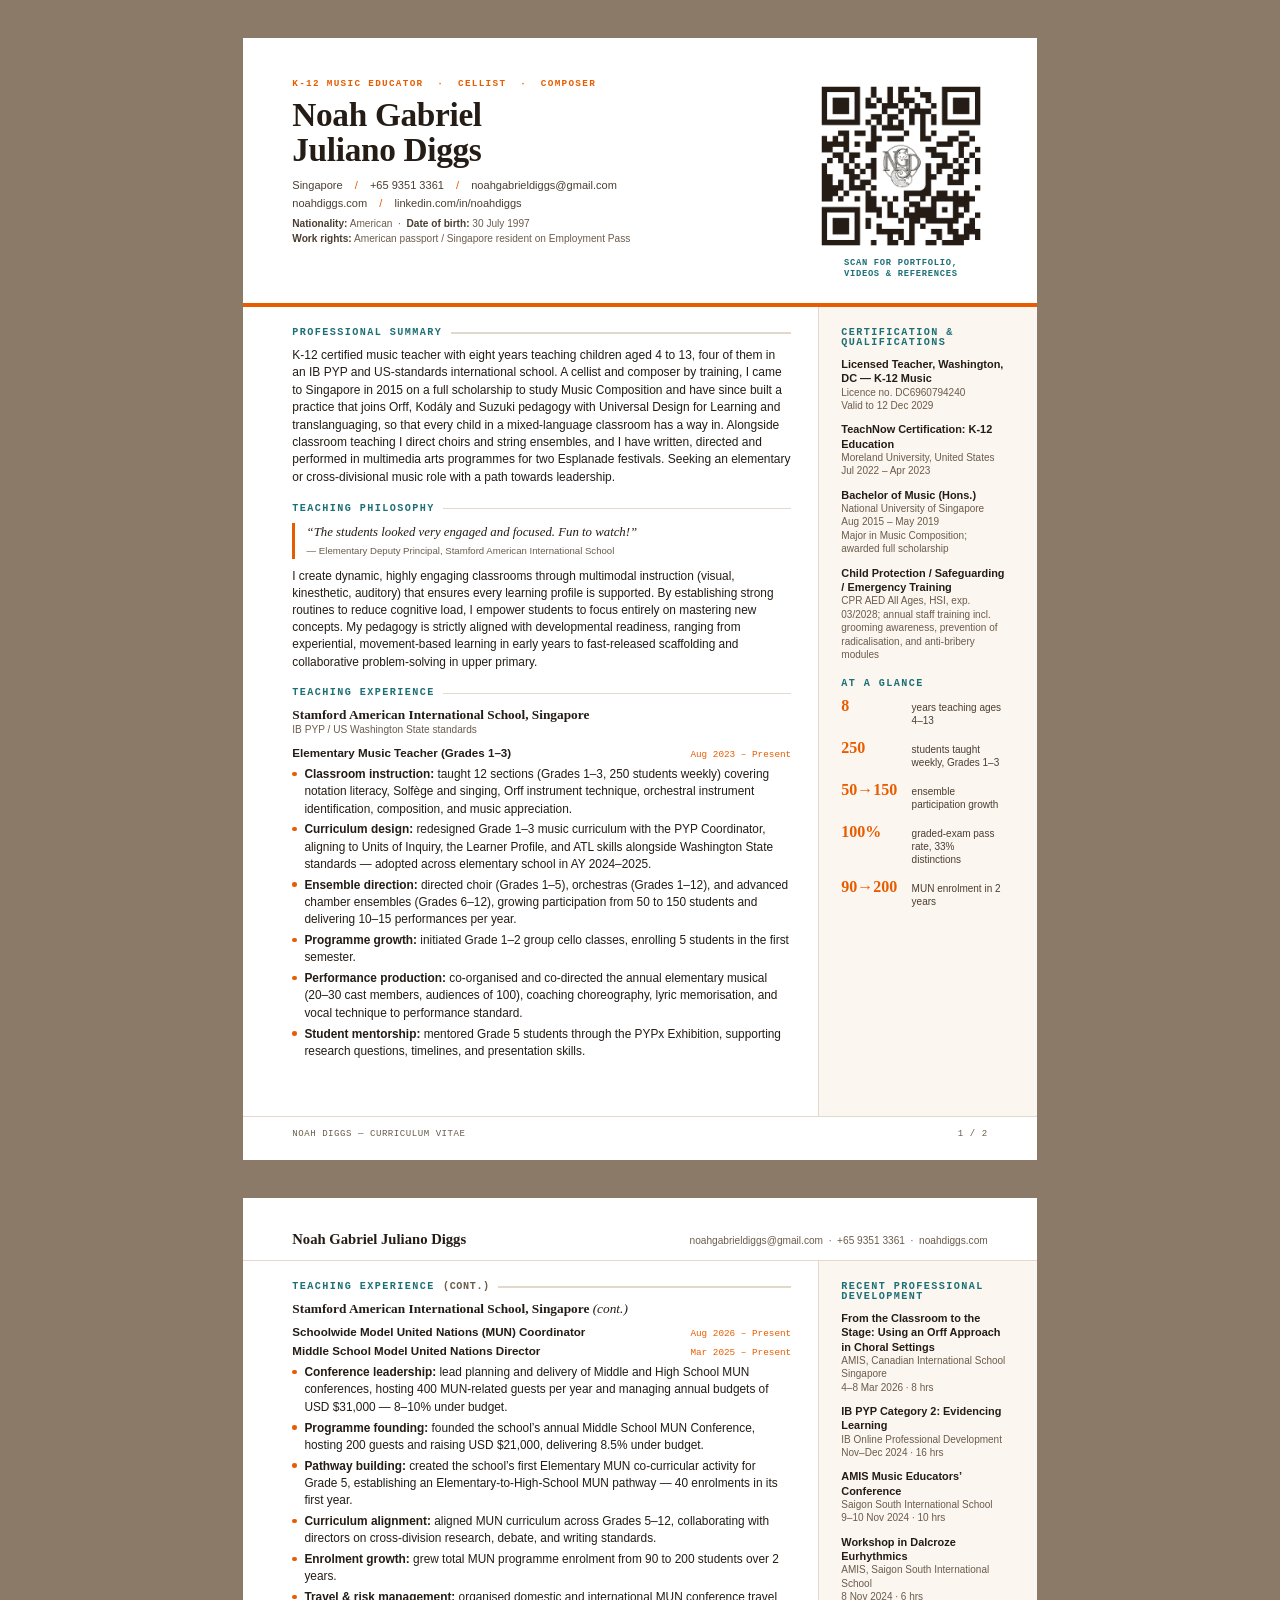
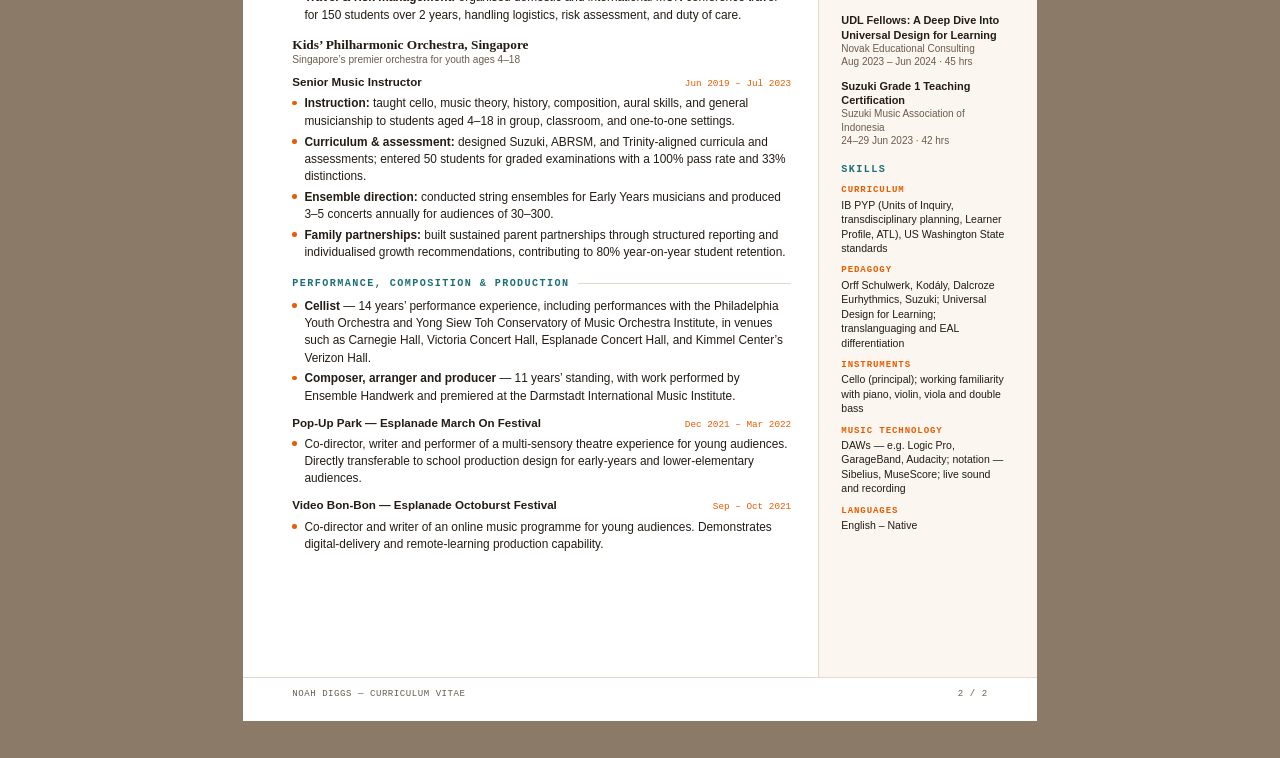
==== cv/index.html @ 857868c1 "Add printable 2-page A4 CV with QR code Co-Authored-By: Claude Opus 5.5 <noreply@anthropic.com> Clau" ====
<!doctype html>
<html lang="en">
<head>
<meta charset="utf-8">
<meta name="viewport" content="width=device-width, initial-scale=1">
<meta name="robots" content="noindex">
<title>Noah Diggs CV</title>
<style>
  @font-face { font-family: 'Lora'; src: url(fonts/lora.woff2) format('woff2'); font-weight: 400 700; font-style: normal; }
  @font-face { font-family: 'Lora'; src: url(fonts/lora-italic.woff2) format('woff2'); font-weight: 400 700; font-style: italic; }
  @font-face { font-family: 'Work Sans'; src: url(fonts/worksans.woff2) format('woff2'); font-weight: 400 700; }
  @font-face { font-family: 'Space Mono'; src: url(fonts/spacemono-400.woff2) format('woff2'); font-weight: 400; }
  @font-face { font-family: 'Space Mono'; src: url(fonts/spacemono-700.woff2) format('woff2'); font-weight: 700; }

  :root {
    --ink: #241C15;
    --ink-2: #4B3E31;
    --muted: #6B5C4C;
    --rule: #E2D9CB;
    --side: #FBF6EF;
    --orange: #E85C00;
    --teal: #1D6F76;
    --serif: 'Lora', Georgia, serif;
    --sans: 'Work Sans', Arial, sans-serif;
    --mono: 'Space Mono', 'Courier New', monospace;
  }
  @page { size: A4; margin: 0; }
  * { box-sizing: border-box; margin: 0; padding: 0; }
  html { -webkit-print-color-adjust: exact; print-color-adjust: exact; }
  body { background: #8A7A67; font: 400 8.9pt/1.45 var(--sans); color: var(--ink); }
  a { color: inherit; text-decoration: none; }

  .page {
    width: 210mm; height: 297mm; margin: 10mm auto; background: #fff;
    display: grid; grid-template-columns: 1fr 58mm; grid-template-rows: auto 1fr auto;
    overflow: hidden; position: relative;
  }
  @media print {
    body { background: none; }
    .page { margin: 0; break-after: page; }
    .page:last-child { break-after: auto; }
  }

  /* ---------- header (page 1) ---------- */
  header {
    grid-column: 1 / -1; display: grid; grid-template-columns: 1fr auto; gap: 8mm;
    padding: 11mm 13mm 6mm; border-bottom: 1.2mm solid var(--orange);
  }
  .eyebrow { font: 700 7pt/1 var(--mono); letter-spacing: .14em; text-transform: uppercase; color: var(--orange); }
  h1 { font: 600 25pt/1.05 var(--serif); letter-spacing: -.01em; margin: 2.2mm 0 2.6mm; }
  h1 span { display: block; }
  .contact { font-size: 8.3pt; color: var(--ink-2); display: flex; flex-wrap: wrap; gap: .6mm 3.2mm; }
  .contact a, .contact span { white-space: nowrap; }
  .contact .sep { color: var(--orange); }
  .facts { margin-top: 1.6mm; font-size: 7.6pt; color: var(--muted); }
  .facts b { font-weight: 600; color: var(--ink-2); }

  .qr { width: 46mm; text-align: center; align-self: center; }
  .qr img { width: 46mm; height: 46mm; display: block; }
  .qr .cta {
    margin-top: 1.4mm; font: 700 6.6pt/1.25 var(--mono); letter-spacing: .08em; text-transform: uppercase; color: var(--teal);
  }
  .qr .url { font-size: 7pt; color: var(--muted); }

  /* ---------- page-2 running header ---------- */
  .runhead {
    grid-column: 1 / -1; display: flex; justify-content: space-between; align-items: baseline;
    padding: 9mm 13mm 3mm; border-bottom: .3mm solid var(--rule);
  }
  .runhead .name { font: 600 11pt/1 var(--serif); }
  .runhead .meta { font-size: 7.6pt; color: var(--muted); }

  /* ---------- columns ---------- */
  main { padding: 5.5mm 7mm 0 13mm; }
  aside { background: var(--side); padding: 5.5mm 8mm 0 6mm; border-left: .3mm solid var(--rule); }

  h2 {
    font: 700 7.6pt/1 var(--mono); letter-spacing: .14em; text-transform: uppercase; color: var(--teal);
    display: flex; align-items: center; gap: 2.2mm; margin: 0 0 2.4mm;
  }
  h2::after { content: ""; flex: 1; height: .3mm; background: var(--rule); }
  aside h2::after { display: none; }
  section + section { margin-top: 4.6mm; }

  p { margin-bottom: 1.6mm; }
  .lead { font-size: 9pt; }

  blockquote {
    font: italic 400 9.6pt/1.35 var(--serif); color: var(--ink);
    border-left: .8mm solid var(--orange); padding: .4mm 0 .4mm 3mm; margin: .6mm 0 2.4mm;
  }
  blockquote cite { display: block; font: 400 7.2pt/1.3 var(--sans); color: var(--muted); margin-top: .8mm; font-style: normal; }

  /* roles */
  .org { margin-top: 3.4mm; }
  .org:first-of-type { margin-top: 0; }
  .org-name { font: 600 10pt/1.2 var(--serif); }
  .org-desc { font-size: 7.6pt; color: var(--muted); }
  .role { display: flex; justify-content: space-between; gap: 3mm; margin-top: 1.8mm; align-items: baseline; }
  .role-title { font-weight: 600; font-size: 8.7pt; }
  .dates { font: 400 7pt/1 var(--mono); color: var(--orange); white-space: nowrap; }
  .role + .role { margin-top: .6mm; }

  ul { list-style: none; margin-top: 1.2mm; }
  li { position: relative; padding-left: 3.2mm; margin-bottom: 1mm; }
  li::before { content: ""; position: absolute; left: 0; top: 1.45mm; width: 1.2mm; height: 1.2mm; border-radius: 50%; background: var(--orange); }
  li b { font-weight: 600; }

  /* sidebar items */
  .item { margin-bottom: 2.6mm; }
  .item-title { font-weight: 600; font-size: 8.2pt; line-height: 1.3; }
  .item-meta { font-size: 7.5pt; color: var(--muted); line-height: 1.35; }
  .skill { margin-bottom: 2.3mm; font-size: 7.9pt; line-height: 1.38; }
  .skill dt { font: 700 6.8pt/1.3 var(--mono); letter-spacing: .1em; text-transform: uppercase; color: var(--orange); margin-bottom: .4mm; }

  .stats { display: grid; gap: 3.4mm; }
  .stat { display: grid; grid-template-columns: 17mm 1fr; align-items: baseline; gap: 1.6mm; }
  .stat b { font: 600 12pt/1 var(--serif); color: var(--orange); }
  .stat span { font-size: 7.5pt; line-height: 1.3; color: var(--ink-2); }

  .project { margin-top: 2.6mm; }
  .project .role { margin-top: 0; }

  footer {
    grid-column: 1 / -1; display: flex; justify-content: space-between; align-items: center;
    padding: 3mm 13mm 6mm; font: 400 6.8pt/1 var(--mono); color: var(--muted); letter-spacing: .06em;
    border-top: .3mm solid var(--rule);
  }
  footer img { height: 7mm; width: auto; opacity: .85; }
</style>
</head>
<body>

<!-- ============================== PAGE 1 ============================== -->
<div class="page">
  <header>
    <div>
      <div class="eyebrow">K-12 Music Educator &nbsp;·&nbsp; Cellist &nbsp;·&nbsp; Composer</div>
      <h1><span>Noah Gabriel</span><span>Juliano Diggs</span></h1>
      <div class="contact">
        <span>Singapore</span><span class="sep">/</span>
        <a href="tel:+6593513361">+65 9351 3361</a><span class="sep">/</span>
        <a href="mailto:noahgabrieldiggs@gmail.com">noahgabrieldiggs@gmail.com</a>
      </div>
      <div class="contact" style="margin-top:.6mm">
        <a href="https://noahdiggs.com">noahdiggs.com</a><span class="sep">/</span>
        <a href="https://linkedin.com/in/noahdiggs">linkedin.com/in/noahdiggs</a>
      </div>
      <div class="facts">
        <b>Nationality:</b> American &nbsp;·&nbsp; <b>Date of birth:</b> 30 July 1997<br><b>Work rights:</b> American passport / Singapore resident on Employment Pass
      </div>
    </div>
    <a class="qr" href="https://noahdiggs.com/qr">
      <img src="qr-code.png" alt="QR code linking to noahdiggs.com/qr">
      <div class="cta">Scan for portfolio,<br>videos &amp; references</div>
    </a>
  </header>

  <main>
    <section>
      <h2>Professional Summary</h2>
      <p class="lead">K-12 certified music teacher with eight years teaching children aged 4 to 13, four of them in an IB PYP and US-standards international school. A cellist and composer by training, I came to Singapore in 2015 on a full scholarship to study Music Composition and have since built a practice that joins Orff, Kodály and Suzuki pedagogy with Universal Design for Learning and translanguaging, so that every child in a mixed-language classroom has a way in. Alongside classroom teaching I direct choirs and string ensembles, and I have written, directed and performed in multimedia arts programmes for two Esplanade festivals. Seeking an elementary or cross-divisional music role with a path towards leadership.</p>
    </section>

    <section>
      <h2>Teaching Philosophy</h2>
      <blockquote>“The students looked very engaged and focused. Fun to watch!”
        <cite>— Elementary Deputy Principal, Stamford American International School</cite></blockquote>
      <p>I create dynamic, highly engaging classrooms through multimodal instruction (visual, kinesthetic, auditory) that ensures every learning profile is supported. By establishing strong routines to reduce cognitive load, I empower students to focus entirely on mastering new concepts. My pedagogy is strictly aligned with developmental readiness, ranging from experiential, movement-based learning in early years to fast-released scaffolding and collaborative problem-solving in upper primary.</p>
    </section>

    <section>
      <h2>Teaching Experience</h2>
      <div class="org">
        <div class="org-name">Stamford American International School, Singapore</div>
        <div class="org-desc">IB PYP / US Washington State standards</div>
        <div class="role"><span class="role-title">Elementary Music Teacher (Grades 1–3)</span><span class="dates">Aug 2023 – Present</span></div>
        <ul>
          <li><b>Classroom instruction:</b> taught 12 sections (Grades 1–3, 250 students weekly) covering notation literacy, Solfège and singing, Orff instrument technique, orchestral instrument identification, composition, and music appreciation.</li>
          <li><b>Curriculum design:</b> redesigned Grade 1–3 music curriculum with the PYP Coordinator, aligning to Units of Inquiry, the Learner Profile, and ATL skills alongside Washington State standards — adopted across elementary school in AY 2024–2025.</li>
          <li><b>Ensemble direction:</b> directed choir (Grades 1–5), orchestras (Grades 1–12), and advanced chamber ensembles (Grades 6–12), growing participation from 50 to 150 students and delivering 10–15 performances per year.</li>
          <li><b>Programme growth:</b> initiated Grade 1–2 group cello classes, enrolling 5 students in the first semester.</li>
          <li><b>Performance production:</b> co-organised and co-directed the annual elementary musical (20–30 cast members, audiences of 100), coaching choreography, lyric memorisation, and vocal technique to performance standard.</li>
          <li><b>Student mentorship:</b> mentored Grade 5 students through the PYPx Exhibition, supporting research questions, timelines, and presentation skills.</li>
        </ul>

      </div>
    </section>
  </main>

  <aside>
    <section>
      <h2>Certification &amp; Qualifications</h2>
      <div class="item">
        <div class="item-title">Licensed Teacher, Washington, DC — K-12 Music</div>
        <div class="item-meta">Licence no. DC6960794240<br>Valid to 12 Dec 2029</div>
      </div>
      <div class="item">
        <div class="item-title">TeachNow Certification: K-12 Education</div>
        <div class="item-meta">Moreland University, United States<br>Jul 2022 – Apr 2023</div>
      </div>
      <div class="item">
        <div class="item-title">Bachelor of Music (Hons.)</div>
        <div class="item-meta">National University of Singapore<br>Aug 2015 – May 2019<br>Major in Music Composition; awarded full scholarship</div>
      </div>
      <div class="item">
        <div class="item-title">Child Protection / Safeguarding / Emergency Training</div>
        <div class="item-meta">CPR AED All Ages, HSI, exp. 03/2028; annual staff training incl. grooming awareness, prevention of radicalisation, and anti-bribery modules</div>
      </div>
    </section>

    <section>
      <h2>At a Glance</h2>
      <div class="stats">
        <div class="stat"><b>8</b><span>years teaching ages 4–13</span></div>
        <div class="stat"><b>250</b><span>students taught weekly, Grades 1–3</span></div>
        <div class="stat"><b>50→150</b><span>ensemble participation growth</span></div>
        <div class="stat"><b>100%</b><span>graded-exam pass rate, 33% distinctions</span></div>
        <div class="stat"><b>90→200</b><span>MUN enrolment in 2 years</span></div>
      </div>
    </section>
  </aside>

  <footer>
    <span>NOAH DIGGS — CURRICULUM VITAE</span>
    <span>1 / 2</span>
  </footer>
</div>

<!-- ============================== PAGE 2 ============================== -->
<div class="page">
  <div class="runhead">
    <span class="name">Noah Gabriel Juliano Diggs</span>
    <span class="meta">noahgabrieldiggs@gmail.com &nbsp;·&nbsp; +65 9351 3361 &nbsp;·&nbsp; noahdiggs.com</span>
  </div>

  <main>
    <section>
      <h2>Teaching Experience <span style="color:var(--muted);letter-spacing:.06em">(cont.)</span></h2>
      <div class="org">
        <div class="org-name">Stamford American International School, Singapore <span style="font-weight:400;font-style:italic">(cont.)</span></div>
        <div class="role"><span class="role-title">Schoolwide Model United Nations (MUN) Coordinator</span><span class="dates">Aug 2026 – Present</span></div>
        <div class="role"><span class="role-title">Middle School Model United Nations Director</span><span class="dates">Mar 2025 – Present</span></div>
        <ul>
          <li><b>Conference leadership:</b> lead planning and delivery of Middle and High School MUN conferences, hosting 400 MUN-related guests per year and managing annual budgets of USD $31,000 — 8–10% under budget.</li>
          <li><b>Programme founding:</b> founded the school’s annual Middle School MUN Conference, hosting 200 guests and raising USD $21,000, delivering 8.5% under budget.</li>
          <li><b>Pathway building:</b> created the school’s first Elementary MUN co-curricular activity for Grade 5, establishing an Elementary-to-High-School MUN pathway — 40 enrolments in its first year.</li>
          <li><b>Curriculum alignment:</b> aligned MUN curriculum across Grades 5–12, collaborating with directors on cross-division research, debate, and writing standards.</li>
          <li><b>Enrolment growth:</b> grew total MUN programme enrolment from 90 to 200 students over 2 years.</li>
          <li><b>Travel &amp; risk management:</b> organised domestic and international MUN conference travel for 150 students over 2 years, handling logistics, risk assessment, and duty of care.</li>
        </ul>
      </div>

      <div class="org">
        <div class="org-name">Kids’ Philharmonic Orchestra, Singapore</div>
        <div class="org-desc">Singapore’s premier orchestra for youth ages 4–18</div>
        <div class="role"><span class="role-title">Senior Music Instructor</span><span class="dates">Jun 2019 – Jul 2023</span></div>
        <ul>
          <li><b>Instruction:</b> taught cello, music theory, history, composition, aural skills, and general musicianship to students aged 4–18 in group, classroom, and one-to-one settings.</li>
          <li><b>Curriculum &amp; assessment:</b> designed Suzuki, ABRSM, and Trinity-aligned curricula and assessments; entered 50 students for graded examinations with a 100% pass rate and 33% distinctions.</li>
          <li><b>Ensemble direction:</b> conducted string ensembles for Early Years musicians and produced 3–5 concerts annually for audiences of 30–300.</li>
          <li><b>Family partnerships:</b> built sustained parent partnerships through structured reporting and individualised growth recommendations, contributing to 80% year-on-year student retention.</li>
        </ul>
      </div>
    </section>

    <section>
      <h2>Performance, Composition &amp; Production</h2>
      <ul>
        <li><b>Cellist</b> — 14 years’ performance experience, including performances with the Philadelphia Youth Orchestra and Yong Siew Toh Conservatory of Music Orchestra Institute, in venues such as Carnegie Hall, Victoria Concert Hall, Esplanade Concert Hall, and Kimmel Center’s Verizon Hall.</li>
        <li><b>Composer, arranger and producer</b> — 11 years’ standing, with work performed by Ensemble Handwerk and premiered at the Darmstadt International Music Institute.</li>
      </ul>

      <div class="project">
        <div class="role"><span class="role-title">Pop-Up Park — Esplanade March On Festival</span><span class="dates">Dec 2021 – Mar 2022</span></div>
        <ul>
          <li>Co-director, writer and performer of a multi-sensory theatre experience for young audiences. Directly transferable to school production design for early-years and lower-elementary audiences.</li>
        </ul>
      </div>
      <div class="project">
        <div class="role"><span class="role-title">Video Bon-Bon — Esplanade Octoburst Festival</span><span class="dates">Sep – Oct 2021</span></div>
        <ul>
          <li>Co-director and writer of an online music programme for young audiences. Demonstrates digital-delivery and remote-learning production capability.</li>
        </ul>
      </div>
    </section>
  </main>

  <aside>
    <section>
      <h2>Recent Professional Development</h2>
      <div class="item">
        <div class="item-title">From the Classroom to the Stage: Using an Orff Approach in Choral Settings</div>
        <div class="item-meta">AMIS, Canadian International School Singapore<br>4–8 Mar 2026 · 8 hrs</div>
      </div>
      <div class="item">
        <div class="item-title">IB PYP Category 2: Evidencing Learning</div>
        <div class="item-meta">IB Online Professional Development<br>Nov–Dec 2024 · 16 hrs</div>
      </div>
      <div class="item">
        <div class="item-title">AMIS Music Educators’ Conference</div>
        <div class="item-meta">Saigon South International School<br>9–10 Nov 2024 · 10 hrs</div>
      </div>
      <div class="item">
        <div class="item-title">Workshop in Dalcroze Eurhythmics</div>
        <div class="item-meta">AMIS, Saigon South International School<br>8 Nov 2024 · 6 hrs</div>
      </div>
      <div class="item">
        <div class="item-title">UDL Fellows: A Deep Dive Into Universal Design for Learning</div>
        <div class="item-meta">Novak Educational Consulting<br>Aug 2023 – Jun 2024 · 45 hrs</div>
      </div>
      <div class="item">
        <div class="item-title">Suzuki Grade 1 Teaching Certification</div>
        <div class="item-meta">Suzuki Music Association of Indonesia<br>24–29 Jun 2023 · 42 hrs</div>
      </div>
    </section>

    <section>
      <h2>Skills</h2>
      <dl>
        <div class="skill"><dt>Curriculum</dt><dd>IB PYP (Units of Inquiry, transdisciplinary planning, Learner Profile, ATL), US Washington State standards</dd></div>
        <div class="skill"><dt>Pedagogy</dt><dd>Orff Schulwerk, Kodály, Dalcroze Eurhythmics, Suzuki; Universal Design for Learning; translanguaging and EAL differentiation</dd></div>
        <div class="skill"><dt>Instruments</dt><dd>Cello (principal); working familiarity with piano, violin, viola and double bass</dd></div>
        <div class="skill"><dt>Music technology</dt><dd>DAWs — e.g. Logic Pro, GarageBand, Audacity; notation — Sibelius, MuseScore; live sound and recording</dd></div>
        <div class="skill"><dt>Languages</dt><dd>English – Native</dd></div>
      </dl>
    </section>
  </aside>

  <footer>
    <span>NOAH DIGGS — CURRICULUM VITAE</span>
    <span>2 / 2</span>
  </footer>
</div>

</body>
</html>
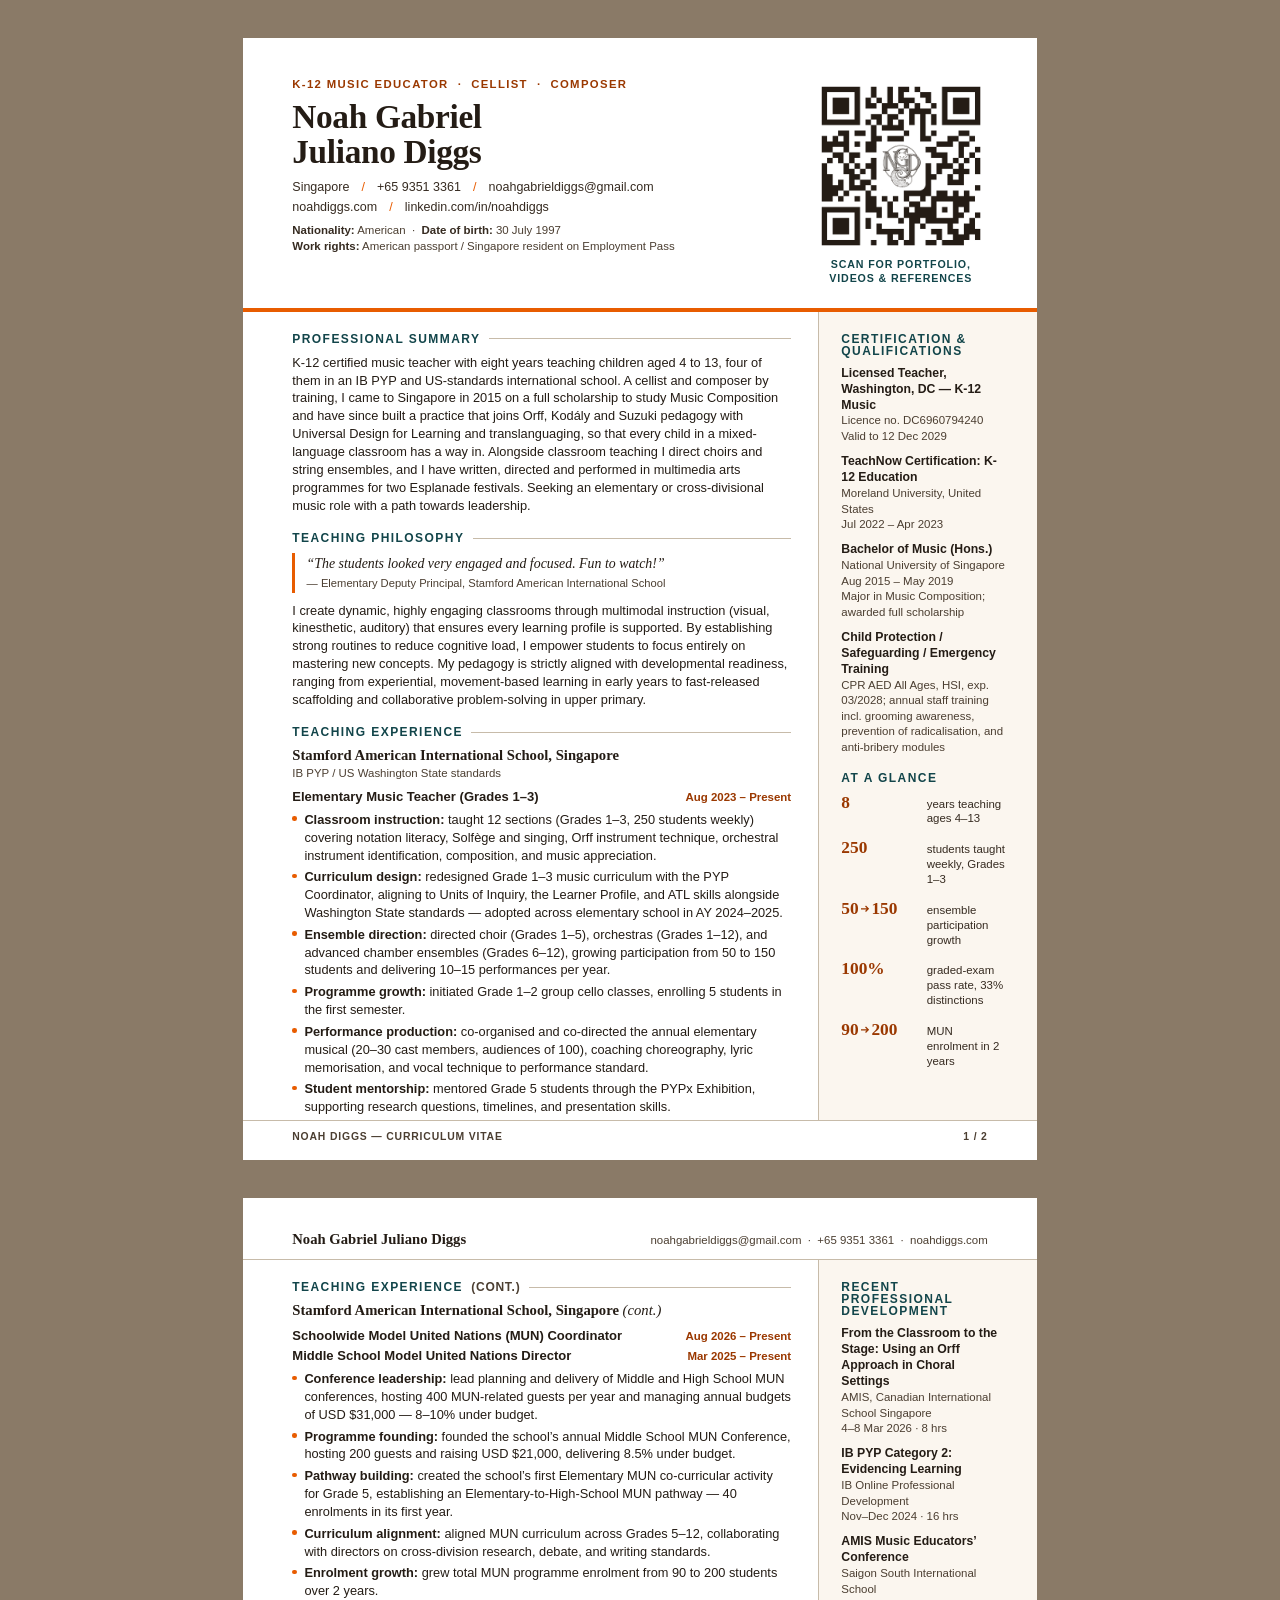
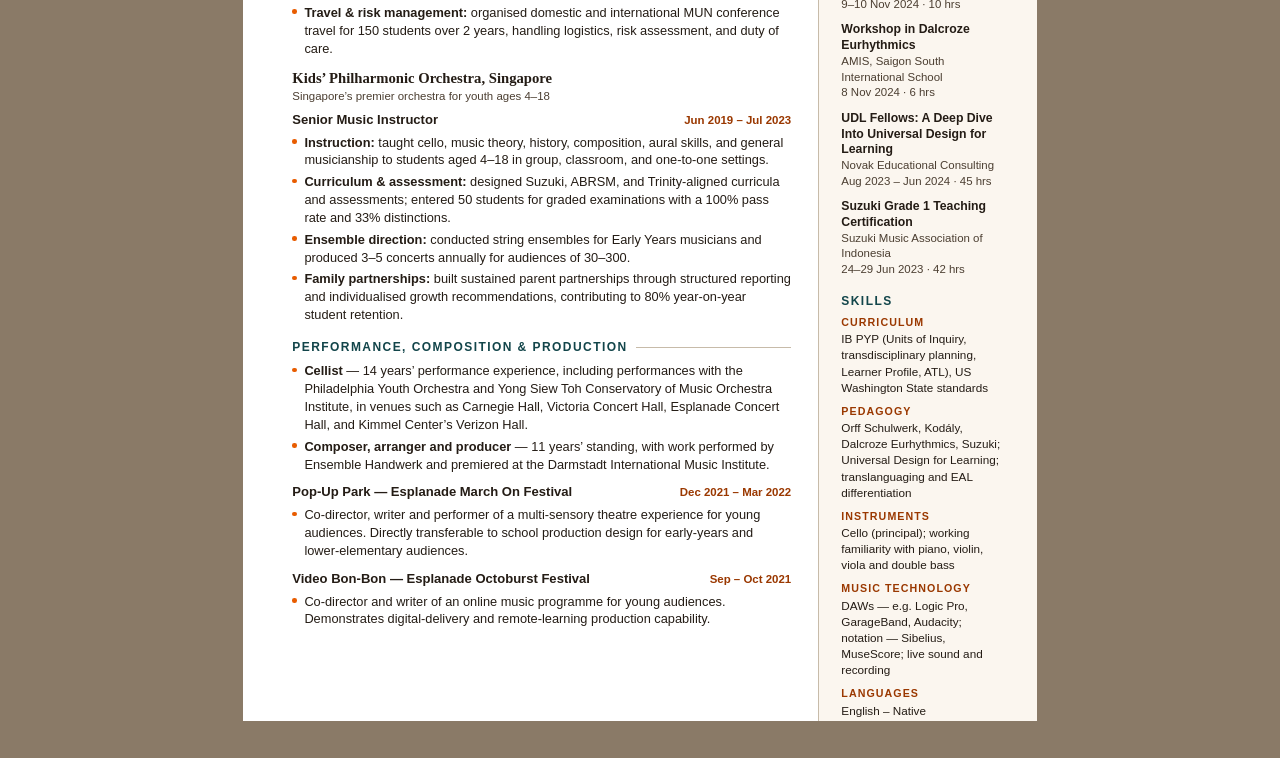
==== commit 182c0be4: "CV: print-friendly fonts and contrast Swap Work Sans/Space Mono for Source Sans 3, raise minimum tex" ====
--- a/cv/index.html
+++ b/cv/index.html
@@ -8,26 +8,25 @@
 <style>
   @font-face { font-family: 'Lora'; src: url(fonts/lora.woff2) format('woff2'); font-weight: 400 700; font-style: normal; }
   @font-face { font-family: 'Lora'; src: url(fonts/lora-italic.woff2) format('woff2'); font-weight: 400 700; font-style: italic; }
-  @font-face { font-family: 'Work Sans'; src: url(fonts/worksans.woff2) format('woff2'); font-weight: 400 700; }
-  @font-face { font-family: 'Space Mono'; src: url(fonts/spacemono-400.woff2) format('woff2'); font-weight: 400; }
-  @font-face { font-family: 'Space Mono'; src: url(fonts/spacemono-700.woff2) format('woff2'); font-weight: 700; }
+  @font-face { font-family: 'Source Sans 3'; src: url(fonts/sourcesans3.woff2) format('woff2'); font-weight: 400 700; font-style: normal; }
+  @font-face { font-family: 'Source Sans 3'; src: url(fonts/sourcesans3-italic.woff2) format('woff2'); font-weight: 400 700; font-style: italic; }
 
   :root {
     --ink: #241C15;
-    --ink-2: #4B3E31;
-    --muted: #6B5C4C;
-    --rule: #E2D9CB;
+    --ink-2: #362B21;
+    --muted: #4B3E31;
+    --rule: #C7BBA9;
     --side: #FBF6EF;
-    --orange: #E85C00;
-    --teal: #1D6F76;
+    --orange: #E85C00;      /* decorative only: bars, bullets */
+    --orange-text: #9A3800; /* orange for text, 6.6:1 on cream */
+    --teal: #12454A;        /* 9.9:1 on cream */
     --serif: 'Lora', Georgia, serif;
-    --sans: 'Work Sans', Arial, sans-serif;
-    --mono: 'Space Mono', 'Courier New', monospace;
+    --sans: 'Source Sans 3', Arial, sans-serif;
   }
   @page { size: A4; margin: 0; }
   * { box-sizing: border-box; margin: 0; padding: 0; }
   html { -webkit-print-color-adjust: exact; print-color-adjust: exact; }
-  body { background: #8A7A67; font: 400 8.9pt/1.45 var(--sans); color: var(--ink); }
+  body { background: #8A7A67; font: 400 9.6pt/1.4 var(--sans); color: var(--ink); }
   a { color: inherit; text-decoration: none; }
 
   .page {
@@ -46,19 +45,19 @@
     grid-column: 1 / -1; display: grid; grid-template-columns: 1fr auto; gap: 8mm;
     padding: 11mm 13mm 6mm; border-bottom: 1.2mm solid var(--orange);
   }
-  .eyebrow { font: 700 7pt/1 var(--mono); letter-spacing: .14em; text-transform: uppercase; color: var(--orange); }
+  .eyebrow { font: 700 8.5pt/1 var(--sans); letter-spacing: .12em; text-transform: uppercase; color: var(--orange-text); }
   h1 { font: 600 25pt/1.05 var(--serif); letter-spacing: -.01em; margin: 2.2mm 0 2.6mm; }
   h1 span { display: block; }
-  .contact { font-size: 8.3pt; color: var(--ink-2); display: flex; flex-wrap: wrap; gap: .6mm 3.2mm; }
+  .contact { font-size: 9.4pt; color: var(--ink-2); display: flex; flex-wrap: wrap; gap: .6mm 3.2mm; }
   .contact a, .contact span { white-space: nowrap; }
   .contact .sep { color: var(--orange); }
-  .facts { margin-top: 1.6mm; font-size: 7.6pt; color: var(--muted); }
+  .facts { margin-top: 1.6mm; font-size: 8.6pt; color: var(--muted); }
   .facts b { font-weight: 600; color: var(--ink-2); }
 
   .qr { width: 46mm; text-align: center; align-self: center; }
   .qr img { width: 46mm; height: 46mm; display: block; }
   .qr .cta {
-    margin-top: 1.4mm; font: 700 6.6pt/1.25 var(--mono); letter-spacing: .08em; text-transform: uppercase; color: var(--teal);
+    margin-top: 1.4mm; font: 700 8pt/1.25 var(--sans); letter-spacing: .08em; text-transform: uppercase; color: var(--teal);
   }
   .qr .url { font-size: 7pt; color: var(--muted); }
 
@@ -68,14 +67,14 @@
     padding: 9mm 13mm 3mm; border-bottom: .3mm solid var(--rule);
   }
   .runhead .name { font: 600 11pt/1 var(--serif); }
-  .runhead .meta { font-size: 7.6pt; color: var(--muted); }
+  .runhead .meta { font-size: 8.6pt; color: var(--muted); }
 
   /* ---------- columns ---------- */
   main { padding: 5.5mm 7mm 0 13mm; }
   aside { background: var(--side); padding: 5.5mm 8mm 0 6mm; border-left: .3mm solid var(--rule); }
 
   h2 {
-    font: 700 7.6pt/1 var(--mono); letter-spacing: .14em; text-transform: uppercase; color: var(--teal);
+    font: 700 9pt/1 var(--sans); letter-spacing: .12em; text-transform: uppercase; color: var(--teal);
     display: flex; align-items: center; gap: 2.2mm; margin: 0 0 2.4mm;
   }
   h2::after { content: ""; flex: 1; height: .3mm; background: var(--rule); }
@@ -83,22 +82,22 @@
   section + section { margin-top: 4.6mm; }
 
   p { margin-bottom: 1.6mm; }
-  .lead { font-size: 9pt; }
+  .lead { font-size: 9.6pt; }
 
   blockquote {
-    font: italic 400 9.6pt/1.35 var(--serif); color: var(--ink);
+    font: italic 400 10.4pt/1.35 var(--serif); color: var(--ink);
     border-left: .8mm solid var(--orange); padding: .4mm 0 .4mm 3mm; margin: .6mm 0 2.4mm;
   }
-  blockquote cite { display: block; font: 400 7.2pt/1.3 var(--sans); color: var(--muted); margin-top: .8mm; font-style: normal; }
+  blockquote cite { display: block; font: 400 8.4pt/1.3 var(--sans); color: var(--muted); margin-top: .8mm; font-style: normal; }
 
   /* roles */
   .org { margin-top: 3.4mm; }
   .org:first-of-type { margin-top: 0; }
-  .org-name { font: 600 10pt/1.2 var(--serif); }
-  .org-desc { font-size: 7.6pt; color: var(--muted); }
+  .org-name { font: 600 11pt/1.2 var(--serif); }
+  .org-desc { font-size: 8.6pt; color: var(--muted); }
   .role { display: flex; justify-content: space-between; gap: 3mm; margin-top: 1.8mm; align-items: baseline; }
-  .role-title { font-weight: 600; font-size: 8.7pt; }
-  .dates { font: 400 7pt/1 var(--mono); color: var(--orange); white-space: nowrap; }
+  .role-title { font-weight: 700; font-size: 9.8pt; }
+  .dates { font: 600 8.6pt/1 var(--sans); color: var(--orange-text); white-space: nowrap; }
   .role + .role { margin-top: .6mm; }
 
   ul { list-style: none; margin-top: 1.2mm; }
@@ -108,22 +107,23 @@
 
   /* sidebar items */
   .item { margin-bottom: 2.6mm; }
-  .item-title { font-weight: 600; font-size: 8.2pt; line-height: 1.3; }
-  .item-meta { font-size: 7.5pt; color: var(--muted); line-height: 1.35; }
-  .skill { margin-bottom: 2.3mm; font-size: 7.9pt; line-height: 1.38; }
-  .skill dt { font: 700 6.8pt/1.3 var(--mono); letter-spacing: .1em; text-transform: uppercase; color: var(--orange); margin-bottom: .4mm; }
+  .item-title { font-weight: 700; font-size: 9.2pt; line-height: 1.3; }
+  .item-meta { font-size: 8.6pt; color: var(--muted); line-height: 1.35; }
+  .skill { margin-bottom: 2.3mm; font-size: 8.8pt; line-height: 1.38; }
+  .skill dt { font: 700 8pt/1.3 var(--sans); letter-spacing: .1em; text-transform: uppercase; color: var(--orange-text); margin-bottom: .4mm; }
 
   .stats { display: grid; gap: 3.4mm; }
-  .stat { display: grid; grid-template-columns: 17mm 1fr; align-items: baseline; gap: 1.6mm; }
-  .stat b { font: 600 12pt/1 var(--serif); color: var(--orange); }
-  .stat span { font-size: 7.5pt; line-height: 1.3; color: var(--ink-2); }
+  .stat { display: grid; grid-template-columns: 21mm 1fr; align-items: baseline; gap: 1.6mm; }
+  .stat b { font: 700 13pt/1 var(--serif); color: var(--orange-text); }
+  .stat .to { width: 2.4mm; height: 2mm; margin: 0 .5mm; vertical-align: .3mm; }
+  .stat span { font-size: 8.6pt; line-height: 1.3; color: var(--ink-2); }
 
   .project { margin-top: 2.6mm; }
   .project .role { margin-top: 0; }
 
   footer {
     grid-column: 1 / -1; display: flex; justify-content: space-between; align-items: center;
-    padding: 3mm 13mm 6mm; font: 400 6.8pt/1 var(--mono); color: var(--muted); letter-spacing: .06em;
+    padding: 3mm 13mm 6mm; font: 600 7.8pt/1 var(--sans); color: var(--muted); letter-spacing: .08em;
     border-top: .3mm solid var(--rule);
   }
   footer img { height: 7mm; width: auto; opacity: .85; }
@@ -214,9 +214,9 @@
       <div class="stats">
         <div class="stat"><b>8</b><span>years teaching ages 4–13</span></div>
         <div class="stat"><b>250</b><span>students taught weekly, Grades 1–3</span></div>
-        <div class="stat"><b>50→150</b><span>ensemble participation growth</span></div>
+        <div class="stat"><b>50<svg class="to" viewBox="0 0 10 8" aria-label="to"><path d="M0 4h8M5 1l3 3-3 3" fill="none" stroke="currentColor" stroke-width="1.4"/></svg>150</b><span>ensemble participation growth</span></div>
         <div class="stat"><b>100%</b><span>graded-exam pass rate, 33% distinctions</span></div>
-        <div class="stat"><b>90→200</b><span>MUN enrolment in 2 years</span></div>
+        <div class="stat"><b>90<svg class="to" viewBox="0 0 10 8" aria-label="to"><path d="M0 4h8M5 1l3 3-3 3" fill="none" stroke="currentColor" stroke-width="1.4"/></svg>200</b><span>MUN enrolment in 2 years</span></div>
       </div>
     </section>
   </aside>
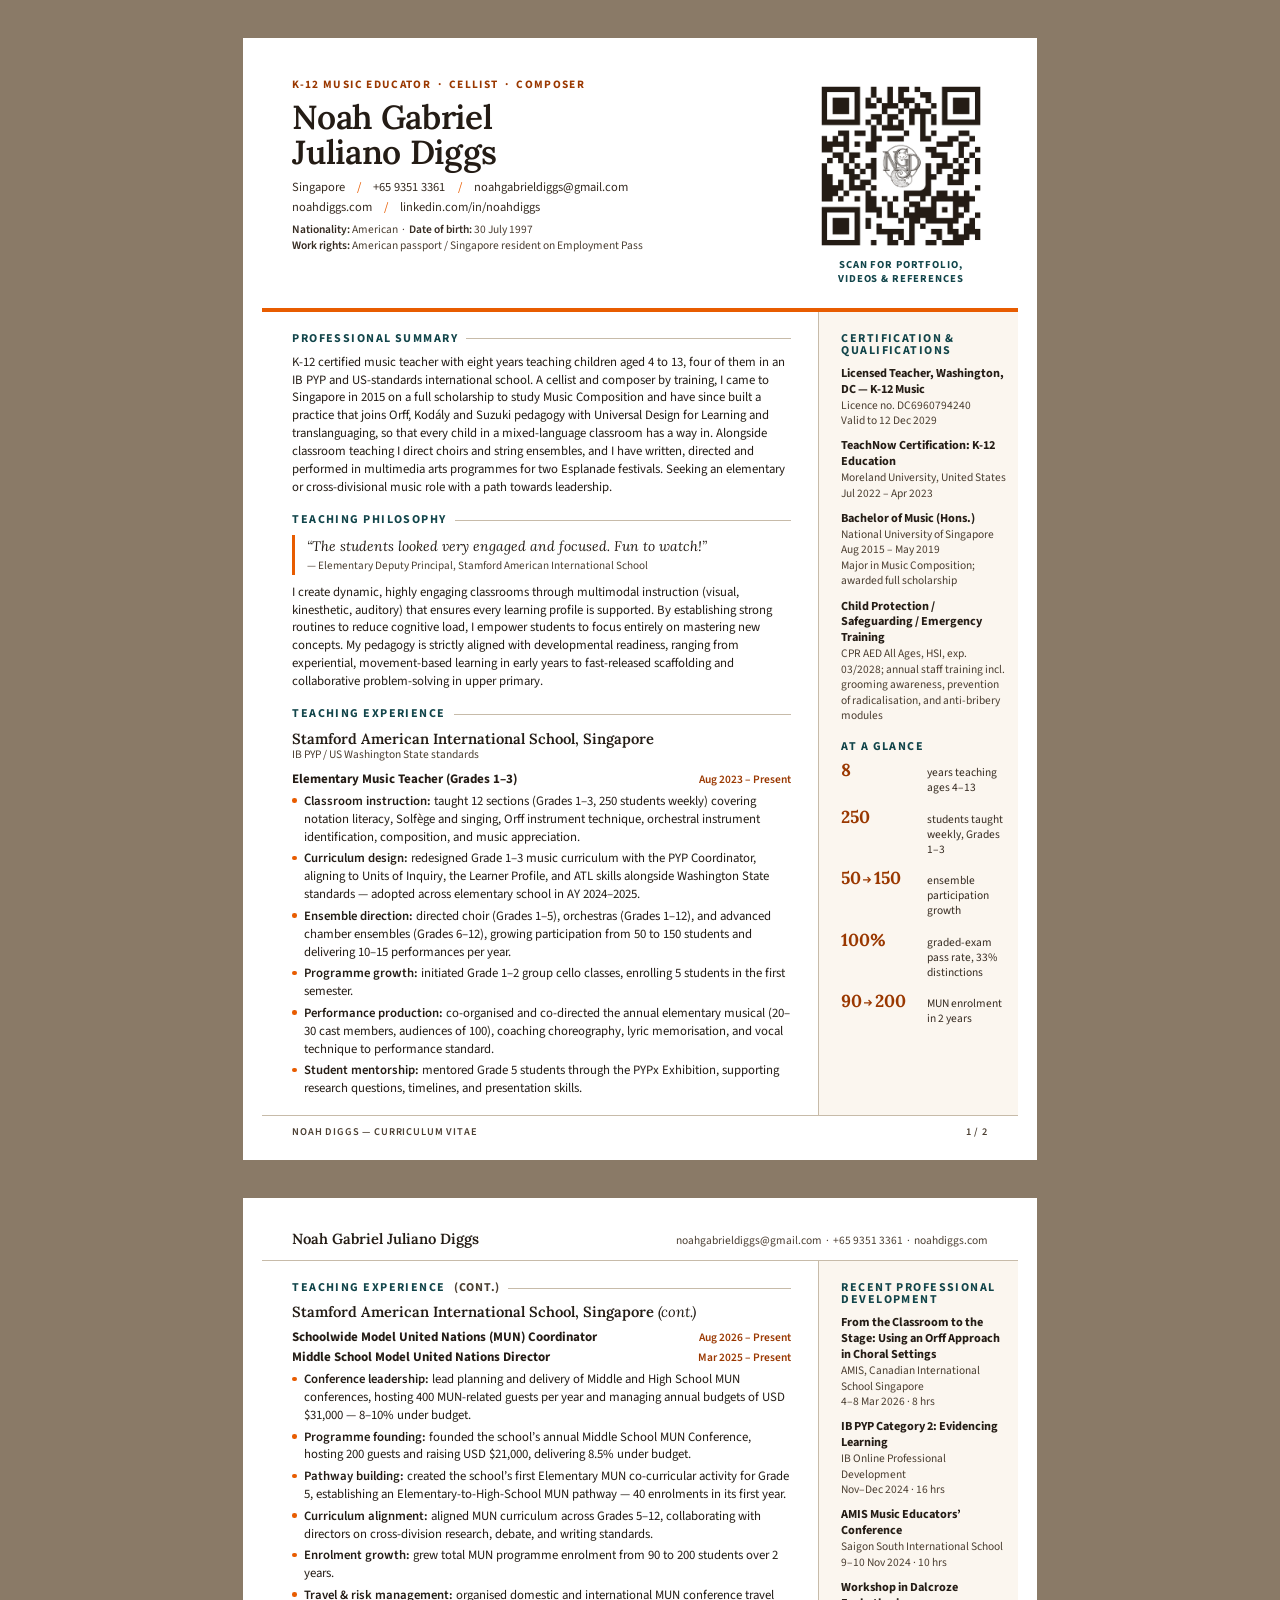
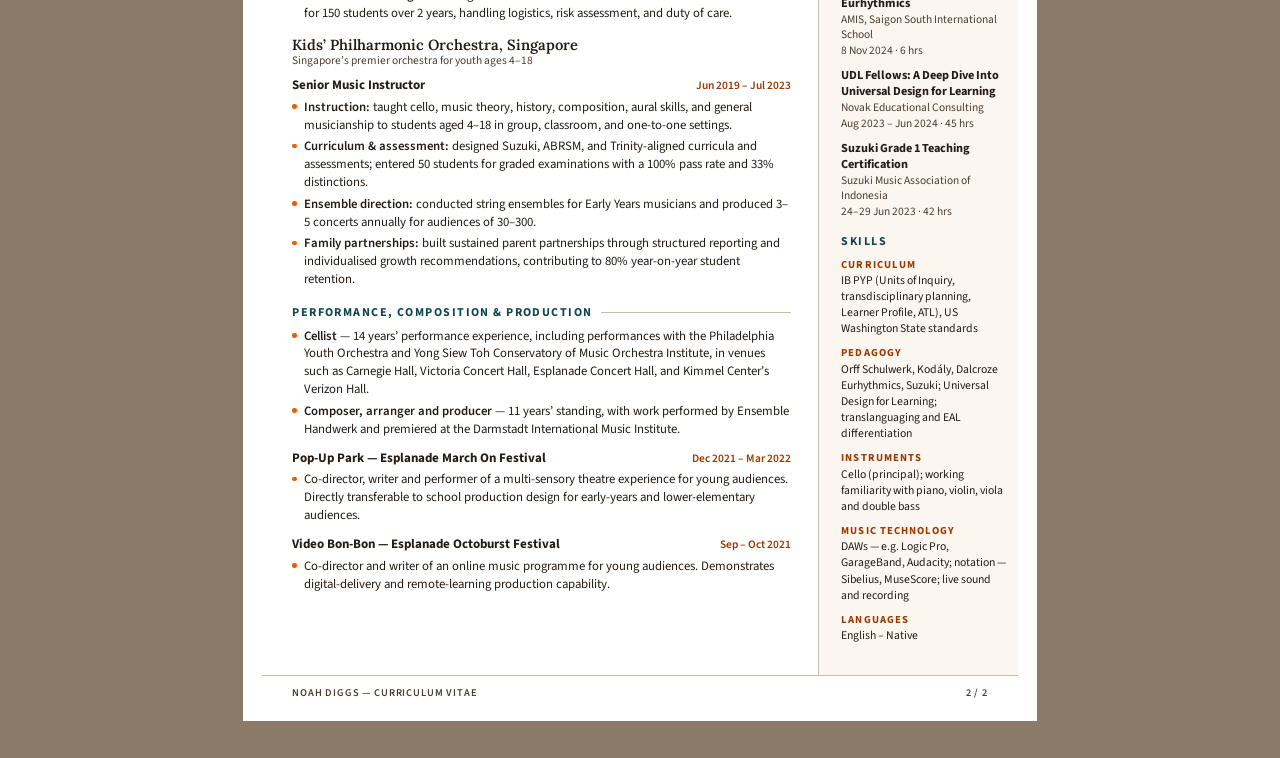
==== commit a436506e: "CVs: print-safe edges and static fonts Keep the side panel, header bar and hairlines 5mm inside the " ====
--- a/cv/index.html
+++ b/cv/index.html
@@ -4,12 +4,18 @@
 <meta charset="utf-8">
 <meta name="viewport" content="width=device-width, initial-scale=1">
 <meta name="robots" content="noindex">
+<meta name="pdf-filename" content="Noah-Diggs-CV.pdf">
 <title>Noah Diggs CV</title>
 <style>
-  @font-face { font-family: 'Lora'; src: url(fonts/lora.woff2) format('woff2'); font-weight: 400 700; font-style: normal; }
-  @font-face { font-family: 'Lora'; src: url(fonts/lora-italic.woff2) format('woff2'); font-weight: 400 700; font-style: italic; }
-  @font-face { font-family: 'Source Sans 3'; src: url(fonts/sourcesans3.woff2) format('woff2'); font-weight: 400 700; font-style: normal; }
-  @font-face { font-family: 'Source Sans 3'; src: url(fonts/sourcesans3-italic.woff2) format('woff2'); font-weight: 400 700; font-style: italic; }
+  /* static (single-weight) font files: variable fonts get embedded as Type 3, which print shops can reject */
+  @font-face { font-family: 'Lora'; src: url(fonts/lora-400.woff2) format('woff2'); font-weight: 400; font-style: normal; }
+  @font-face { font-family: 'Lora'; src: url(fonts/lora-600.woff2) format('woff2'); font-weight: 600; font-style: normal; }
+  @font-face { font-family: 'Lora'; src: url(fonts/lora-700.woff2) format('woff2'); font-weight: 700; font-style: normal; }
+  @font-face { font-family: 'Lora'; src: url(fonts/lora-400-italic.woff2) format('woff2'); font-weight: 400; font-style: italic; }
+  @font-face { font-family: 'Source Sans 3'; src: url(fonts/sourcesans3-400.woff2) format('woff2'); font-weight: 400; font-style: normal; }
+  @font-face { font-family: 'Source Sans 3'; src: url(fonts/sourcesans3-600.woff2) format('woff2'); font-weight: 600; font-style: normal; }
+  @font-face { font-family: 'Source Sans 3'; src: url(fonts/sourcesans3-700.woff2) format('woff2'); font-weight: 700; font-style: normal; }
+  @font-face { font-family: 'Source Sans 3'; src: url(fonts/sourcesans3-400-italic.woff2) format('woff2'); font-weight: 400; font-style: italic; }
 
   :root {
     --ink: #241C15;
@@ -17,9 +23,9 @@
     --muted: #4B3E31;
     --rule: #C7BBA9;
     --side: #FBF6EF;
-    --orange: #E85C00;      /* decorative only: bars, bullets */
-    --orange-text: #9A3800; /* orange for text, 6.6:1 on cream */
-    --teal: #12454A;        /* 9.9:1 on cream */
+    --accent: #E85C00;      /* decorative only: bars, bullets */
+    --accent-text: #9A3800; /* orange for text, 6.6:1 on cream */
+    --heading: #12454A;        /* 9.9:1 on cream */
     --serif: 'Lora', Georgia, serif;
     --sans: 'Source Sans 3', Arial, sans-serif;
   }
@@ -29,6 +35,8 @@
   body { background: #8A7A67; font: 400 9.6pt/1.4 var(--sans); color: var(--ink); }
   a { color: inherit; text-decoration: none; }
 
+  /* Everything coloured or ruled stays >= 5mm inside the page edge, clear of the
+     unprintable margin of office printers; text positions are unchanged. */
   .page {
     width: 210mm; height: 297mm; margin: 10mm auto; background: #fff;
     display: grid; grid-template-columns: 1fr 58mm; grid-template-rows: auto 1fr auto;
@@ -43,38 +51,38 @@
   /* ---------- header (page 1) ---------- */
   header {
     grid-column: 1 / -1; display: grid; grid-template-columns: 1fr auto; gap: 8mm;
-    padding: 11mm 13mm 6mm; border-bottom: 1.2mm solid var(--orange);
-  }
-  .eyebrow { font: 700 8.5pt/1 var(--sans); letter-spacing: .12em; text-transform: uppercase; color: var(--orange-text); }
+    margin: 0 5mm; padding: 11mm 8mm 6mm; border-bottom: 1.2mm solid var(--accent);
+  }
+  .eyebrow { font: 700 8.5pt/1 var(--sans); letter-spacing: .12em; text-transform: uppercase; color: var(--accent-text); }
   h1 { font: 600 25pt/1.05 var(--serif); letter-spacing: -.01em; margin: 2.2mm 0 2.6mm; }
   h1 span { display: block; }
   .contact { font-size: 9.4pt; color: var(--ink-2); display: flex; flex-wrap: wrap; gap: .6mm 3.2mm; }
   .contact a, .contact span { white-space: nowrap; }
-  .contact .sep { color: var(--orange); }
+  .contact .sep { color: var(--accent); }
   .facts { margin-top: 1.6mm; font-size: 8.6pt; color: var(--muted); }
   .facts b { font-weight: 600; color: var(--ink-2); }
 
   .qr { width: 46mm; text-align: center; align-self: center; }
   .qr img { width: 46mm; height: 46mm; display: block; }
   .qr .cta {
-    margin-top: 1.4mm; font: 700 8pt/1.25 var(--sans); letter-spacing: .08em; text-transform: uppercase; color: var(--teal);
+    margin-top: 1.4mm; font: 700 8pt/1.25 var(--sans); letter-spacing: .08em; text-transform: uppercase; color: var(--heading);
   }
   .qr .url { font-size: 7pt; color: var(--muted); }
 
   /* ---------- page-2 running header ---------- */
   .runhead {
     grid-column: 1 / -1; display: flex; justify-content: space-between; align-items: baseline;
-    padding: 9mm 13mm 3mm; border-bottom: .3mm solid var(--rule);
+    margin: 0 5mm; padding: 9mm 8mm 3mm; border-bottom: .3mm solid var(--rule);
   }
   .runhead .name { font: 600 11pt/1 var(--serif); }
   .runhead .meta { font-size: 8.6pt; color: var(--muted); }
 
   /* ---------- columns ---------- */
   main { padding: 5.5mm 7mm 0 13mm; }
-  aside { background: var(--side); padding: 5.5mm 8mm 0 6mm; border-left: .3mm solid var(--rule); }
+  aside { background: var(--side); margin-right: 5mm; padding: 5.5mm 3mm 0 6mm; border-left: .3mm solid var(--rule); }
 
   h2 {
-    font: 700 9pt/1 var(--sans); letter-spacing: .12em; text-transform: uppercase; color: var(--teal);
+    font: 700 9pt/1 var(--sans); letter-spacing: .12em; text-transform: uppercase; color: var(--heading);
     display: flex; align-items: center; gap: 2.2mm; margin: 0 0 2.4mm;
   }
   h2::after { content: ""; flex: 1; height: .3mm; background: var(--rule); }
@@ -86,7 +94,7 @@
 
   blockquote {
     font: italic 400 10.4pt/1.35 var(--serif); color: var(--ink);
-    border-left: .8mm solid var(--orange); padding: .4mm 0 .4mm 3mm; margin: .6mm 0 2.4mm;
+    border-left: .8mm solid var(--accent); padding: .4mm 0 .4mm 3mm; margin: .6mm 0 2.4mm;
   }
   blockquote cite { display: block; font: 400 8.4pt/1.3 var(--sans); color: var(--muted); margin-top: .8mm; font-style: normal; }
 
@@ -97,12 +105,12 @@
   .org-desc { font-size: 8.6pt; color: var(--muted); }
   .role { display: flex; justify-content: space-between; gap: 3mm; margin-top: 1.8mm; align-items: baseline; }
   .role-title { font-weight: 700; font-size: 9.8pt; }
-  .dates { font: 600 8.6pt/1 var(--sans); color: var(--orange-text); white-space: nowrap; }
+  .dates { font: 600 8.6pt/1 var(--sans); color: var(--accent-text); white-space: nowrap; }
   .role + .role { margin-top: .6mm; }
 
   ul { list-style: none; margin-top: 1.2mm; }
   li { position: relative; padding-left: 3.2mm; margin-bottom: 1mm; }
-  li::before { content: ""; position: absolute; left: 0; top: 1.45mm; width: 1.2mm; height: 1.2mm; border-radius: 50%; background: var(--orange); }
+  li::before { content: ""; position: absolute; left: 0; top: 1.45mm; width: 1.2mm; height: 1.2mm; border-radius: 50%; background: var(--accent); }
   li b { font-weight: 600; }
 
   /* sidebar items */
@@ -110,11 +118,11 @@
   .item-title { font-weight: 700; font-size: 9.2pt; line-height: 1.3; }
   .item-meta { font-size: 8.6pt; color: var(--muted); line-height: 1.35; }
   .skill { margin-bottom: 2.3mm; font-size: 8.8pt; line-height: 1.38; }
-  .skill dt { font: 700 8pt/1.3 var(--sans); letter-spacing: .1em; text-transform: uppercase; color: var(--orange-text); margin-bottom: .4mm; }
+  .skill dt { font: 700 8pt/1.3 var(--sans); letter-spacing: .1em; text-transform: uppercase; color: var(--accent-text); margin-bottom: .4mm; }
 
   .stats { display: grid; gap: 3.4mm; }
   .stat { display: grid; grid-template-columns: 21mm 1fr; align-items: baseline; gap: 1.6mm; }
-  .stat b { font: 700 13pt/1 var(--serif); color: var(--orange-text); }
+  .stat b { font: 700 13pt/1 var(--serif); color: var(--accent-text); }
   .stat .to { width: 2.4mm; height: 2mm; margin: 0 .5mm; vertical-align: .3mm; }
   .stat span { font-size: 8.6pt; line-height: 1.3; color: var(--ink-2); }
 
@@ -123,7 +131,7 @@
 
   footer {
     grid-column: 1 / -1; display: flex; justify-content: space-between; align-items: center;
-    padding: 3mm 13mm 6mm; font: 600 7.8pt/1 var(--sans); color: var(--muted); letter-spacing: .08em;
+    margin: 0 5mm; padding: 3mm 8mm 6mm; font: 600 7.8pt/1 var(--sans); color: var(--muted); letter-spacing: .08em;
     border-top: .3mm solid var(--rule);
   }
   footer img { height: 7mm; width: auto; opacity: .85; }
